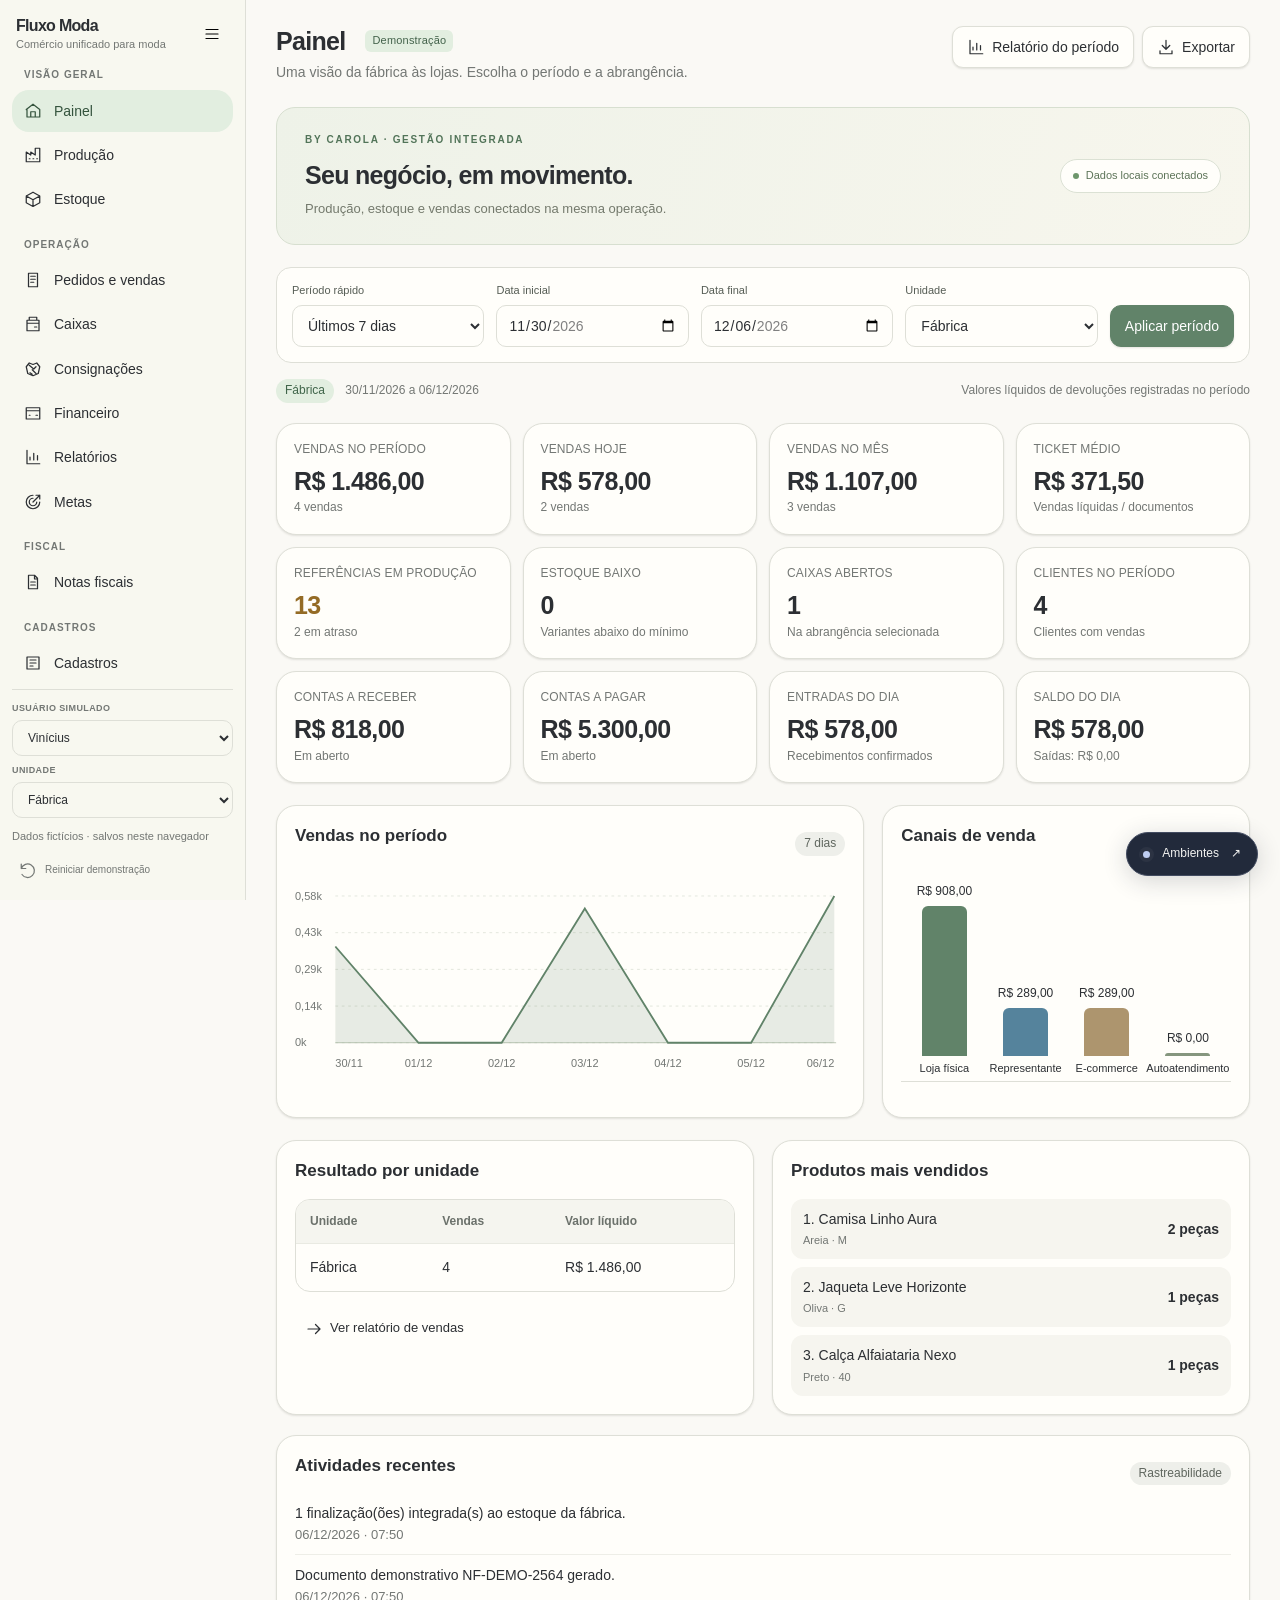
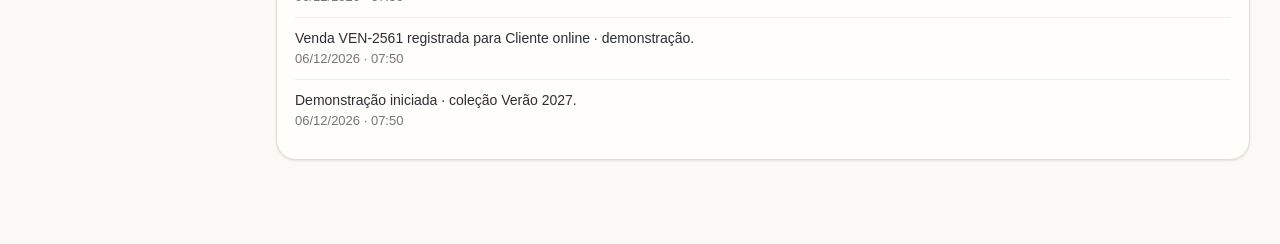
==== index.html @ 4dffef15 "proto" ====
<!doctype html>
<html lang="pt-BR">
<head>
  <meta charset="UTF-8"><meta name="viewport" content="width=device-width, initial-scale=1">
  <title>Fluxo Moda · By Carola</title>
  <meta name="description" content="Protótipo interativo de gestão da By Carola: produção, estoque, vendas, consignações e financeiro.">
  <link rel="icon" type="image/svg+xml" href="data:image/svg+xml,%3Csvg xmlns='http://www.w3.org/2000/svg' viewBox='0 0 32 32'%3E%3Crect width='32' height='32' rx='8' fill='%23618369'/%3E%3Cpath d='M10 24V8h13v4h-9v3h7v4h-7v5z' fill='white'/%3E%3C/svg%3E">
  <link rel="stylesheet" href="styles.css">
  <link rel="stylesheet" href="workspace.css">
  <link rel="stylesheet" href="commerce.css">
</head>
<body>
  <a class="skip" href="#main">Pular para o conteúdo</a>
  <aside id="sidebar" class="sidebar" aria-label="Menu principal"></aside>
  <button id="veil" class="veil" aria-label="Fechar menu"></button>
  <main id="main" tabindex="-1"></main>
  <dialog id="dialog" aria-labelledby="dialog-title"><div id="dialog-content"></div></dialog>
  <div id="toasts" role="status" aria-live="polite"></div>
  <div id="print-area"></div>
  <noscript>Ative o JavaScript para utilizar este protótipo.</noscript>
  <script src="core.js"></script>
  <script src="integration-core.js"></script>
  <script src="extensions.js"></script>
  <script src="workspace-ui.js"></script>
  <script src="commerce-ui.js"></script>
  <script src="app.js"></script>
</body>
</html>
---- styles.css ----
:root{color-scheme:light;--bg:#faf9f5;--sidebar:#f8f8f0;--card:#fffefa;--text:#2c2f33;--muted:#737774;--line:#dedfd7;--green:#618369;--green-dark:#43624b;--soft:#e2eee0;--red:#a44f4f;--red-soft:#f6e9e6;--amber:#946b25;--amber-soft:#f5ecd8;--blue:#507c92;--blue-soft:#e5eef1;--radius:20px;--shadow:0 1px 2px #30342b1f;--nav:256px;font-family:-apple-system,BlinkMacSystemFont,"Segoe UI",Roboto,"Helvetica Neue",Arial,sans-serif;font-size:16px}
*{box-sizing:border-box}body{margin:0;background:var(--bg);color:var(--text);line-height:1.45}button,input,select,textarea{font:inherit}button,a,input,select,textarea{outline-offset:4px}button:focus-visible,a:focus-visible,input:focus-visible,select:focus-visible,textarea:focus-visible{outline:2px solid var(--green-dark)}button{cursor:pointer}button:disabled{opacity:.45;cursor:not-allowed}button,a{-webkit-tap-highlight-color:transparent}a{color:inherit;text-decoration:none}h1,h2,h3,p{margin:0}h1{font-size:25px;letter-spacing:-.45px;line-height:1.2}h2{font-size:17px}h3{font-size:16px}small,.small{font-size:13px}.muted{color:var(--muted)}.money{font-variant-numeric:tabular-nums;white-space:nowrap}.nowrap{white-space:nowrap}.mt{margin-top:20px}.mb{margin-bottom:16px}.space{display:flex;justify-content:space-between;align-items:center;gap:12px}.row{display:flex;align-items:center;gap:10px;flex-wrap:wrap}.end{justify-content:flex-end}.grow{flex:1}.stack{display:grid;gap:14px}.green{color:var(--green-dark)}.red{color:var(--red)}.amber{color:var(--amber)}
.sidebar{position:fixed;inset:0 auto 0 0;width:var(--nav);background:var(--sidebar);border-right:1px solid var(--line);padding:14px 12px;display:flex;flex-direction:column;z-index:20}.brand{padding:0 4px 15px}.brand b{font-size:16px}.brand p{font-size:12px;color:var(--muted)}.icon{width:18px;height:18px;display:inline-block;vertical-align:middle;fill:none;stroke:currentColor;stroke-width:1.65;stroke-linecap:round;stroke-linejoin:round;flex:none}.icon-btn{border:0;background:transparent;padding:8px;border-radius:9px;display:inline-flex;align-items:center;justify-content:center}.icon-btn:hover{background:var(--soft)}nav{flex:1;overflow:auto;scrollbar-width:thin}nav .group{margin-top:17px}nav .group:first-child{margin-top:0}.nav-label{color:var(--muted);font-size:11px;font-weight:700;text-transform:uppercase;letter-spacing:.5px;padding:0 12px 5px}nav a{display:flex;align-items:center;gap:12px;min-height:44px;padding:11px 12px;border-radius:17px;font-size:14px;margin:2px 0}nav a:hover{background:#eeefe8}nav a.active{background:var(--soft);color:#34533d}.session{border-top:1px solid var(--line);margin-top:12px;padding-top:12px}.session label{display:block;font-size:11px;letter-spacing:.4px;font-weight:700;text-transform:uppercase;color:var(--muted);margin-bottom:5px}.session select{width:100%;font-size:14px;margin-bottom:8px;background:transparent}.session .note{font-size:11px;margin:3px 0 9px}.reset{font-size:12px;color:var(--muted);padding:7px;background:none;border:0;text-align:left;display:flex;align-items:center;gap:8px}.sidebar.collapsed{width:72px}.sidebar.collapsed .brand-copy,.sidebar.collapsed .nav-label,.sidebar.collapsed .nav-text,.sidebar.collapsed .session{display:none}.sidebar.collapsed .brand{padding:0 0 15px}.sidebar.collapsed nav a{justify-content:center;padding:12px}.sidebar.collapsed~main{margin-left:72px}.sidebar.collapsed .brand .space{justify-content:center}
main{margin-left:var(--nav);padding:24px 28px 44px;min-height:100vh}.page-head{display:flex;justify-content:space-between;gap:20px;align-items:flex-start;margin-bottom:25px}.page-head p{margin-top:6px;font-size:14px;color:var(--muted)}.page-head .head-actions{display:flex;gap:8px;flex-wrap:wrap;justify-content:flex-end}.demo-tag{font-size:11px;color:var(--green-dark);background:var(--soft);border-radius:6px;padding:3px 7px;display:inline-block;margin-left:10px;vertical-align:middle;letter-spacing:.2px}.mobile-menu{display:none}.btn{display:inline-flex;align-items:center;justify-content:center;gap:7px;border:1px solid var(--line);background:var(--card);color:var(--text);padding:10px 14px;border-radius:11px;min-height:42px;font-size:14px;box-shadow:var(--shadow)}.btn:hover{background:#f1f2eb;border-color:#b9c1b5}.btn.primary{background:var(--green);color:#fff;border-color:var(--green)}.btn.primary:hover{background:var(--green-dark)}.btn.danger{color:var(--red);background:var(--red-soft);border-color:#e7ccca}.btn.sm{padding:7px 10px;min-height:34px;font-size:13px}.btn.plain{border:0;box-shadow:none;background:transparent}.btn.full{width:100%}.card{border:1px solid var(--line);background:var(--card);border-radius:var(--radius);padding:18px;box-shadow:var(--shadow)}.card h2{margin-bottom:15px}.stats{display:grid;grid-template-columns:repeat(4,minmax(0,1fr));gap:12px;margin-bottom:22px}.stat{display:block;border:1px solid var(--line);border-radius:var(--radius);background:var(--card);padding:17px;box-shadow:var(--shadow);text-align:left}.stat-label{font-size:12px;color:var(--muted);text-transform:uppercase;letter-spacing:.15px}.stat-value{font-size:25px;line-height:1.3;font-weight:700;margin:7px 0 2px;letter-spacing:-.55px}.stat-meta{font-size:12px;color:var(--muted)}a.stat:hover{border-color:var(--green)}.grid2{display:grid;grid-template-columns:1fr 1fr;gap:18px}.chart-grid{display:grid;grid-template-columns:1.6fr 1fr;gap:18px;margin-bottom:22px}.chart{width:100%;height:230px}.chart text{font-family:inherit;font-size:12px;fill:var(--muted)}.bars{display:flex;align-items:flex-end;gap:25px;height:218px;padding:12px 15px 25px;border-bottom:1px solid var(--line)}.bar-col{flex:1;height:100%;display:flex;align-items:center;justify-content:flex-end;flex-direction:column;position:relative;gap:6px}.bar-col i{display:block;width:80%;border-radius:6px 6px 0 0;background:var(--green);min-height:3px}.bar-col span{font-size:11px;position:absolute;bottom:-21px;white-space:nowrap}.bar-col b{font-size:12px;font-weight:500}.alert-row{display:flex;align-items:center;justify-content:space-between;gap:12px;background:#f6f5ef;padding:10px 12px;border-radius:12px;margin-top:8px;font-size:14px}.badge{display:inline-flex;align-items:center;white-space:nowrap;border-radius:20px;font-size:12px;padding:3px 9px;background:#eeefea;color:#5f665e}.badge.green{color:#40654a;background:var(--soft)}.badge.red{color:var(--red);background:var(--red-soft)}.badge.amber{color:var(--amber);background:var(--amber-soft)}.badge.blue{color:var(--blue);background:var(--blue-soft)}.activity{border-bottom:1px solid #eeeee7;padding:10px 0;font-size:14px}.activity:last-child{border:0}.activity small{display:block;color:var(--muted);margin-top:2px}.tabs{display:flex;gap:4px;flex-wrap:wrap;background:#f0f0e9;padding:4px;border-radius:13px;width:fit-content;margin-bottom:20px}.tab{background:none;border:none;padding:7px 12px;border-radius:10px;font-size:14px;color:#656a64}.tab.active{background:var(--card);color:var(--text);box-shadow:var(--shadow)}.filters{display:flex;gap:12px;flex-wrap:wrap;align-items:end;margin-bottom:18px}.filters label{min-width:140px;flex:1}.filters label.search{flex:2;min-width:220px}.filters label.narrow{flex:0 1 140px}.field-label,label.field>span,.filters label>span{display:block;font-size:13px;font-weight:500;margin-bottom:6px;color:#565d55}input,select,textarea{width:100%;border:1px solid var(--line);border-radius:10px;min-height:42px;background:#fffefa;padding:9px 11px;color:var(--text);font-size:14px}input[type=checkbox]{width:18px;min-height:18px;height:18px;accent-color:var(--green);vertical-align:middle}input[type=file]{padding:7px}textarea{min-height:76px;resize:vertical}.form-grid{display:grid;grid-template-columns:1fr 1fr;gap:16px}.form-grid .wide{grid-column:1/-1}.check-label{display:flex;align-items:center;gap:8px;font-size:14px}.notice{padding:13px 16px;border-radius:12px;background:var(--blue-soft);color:#456779;font-size:14px;margin-bottom:18px}.notice.amber{background:var(--amber-soft);color:#7f652f}.notice.green{background:var(--soft);color:var(--green-dark)}.notice strong{font-weight:600}.empty{padding:32px 18px;text-align:center;color:var(--muted);font-size:14px;border:1px dashed var(--line);border-radius:14px}.empty .icon{width:30px;height:30px;margin-bottom:10px}.table-wrap{overflow:auto;border:1px solid var(--line);border-radius:15px;background:var(--card)}table{width:100%;border-collapse:collapse;font-size:14px;text-align:left}th{font-size:12px;color:#6b716b;font-weight:600;background:#f5f5ef;white-space:nowrap;padding:13px 14px}td{padding:13px 14px;border-top:1px solid #e9eae2;vertical-align:middle}td small{display:block;margin-top:3px;color:var(--muted)}td.num,th.num{text-align:right}td .row{flex-wrap:nowrap}tr:hover td{background:#fafaf5}.table-footer{padding:12px 14px;color:var(--muted);font-size:13px;border-top:1px solid var(--line)}.product-grid{display:grid;grid-template-columns:repeat(2,minmax(0,1fr));gap:16px}.product-card .product-name{font-size:17px;font-weight:600}.product-card .sub{font-size:13px;color:var(--muted);margin-top:4px}.metrics{display:grid;grid-template-columns:repeat(4,1fr);gap:12px;margin:18px 0}.metrics dt{font-size:12px;color:var(--muted)}.metrics dd{margin:4px 0 0;font-size:16px;font-weight:600}.mini{font-size:13px}.kanban{display:flex;gap:13px;overflow-x:auto;padding:0 1px 18px}.lane{flex:0 0 267px;min-width:0}.lane-title{font-size:12px;text-transform:uppercase;color:#646b62;font-weight:600;margin:0 3px 10px}.lane .card{padding:15px;margin-bottom:12px}.op-name{font-size:16px;font-weight:500}.op-id{font-size:12px;color:var(--muted);margin:4px 0 8px}.op-meta{display:grid;grid-template-columns:1fr 1fr;gap:7px;font-size:12px;color:var(--muted);margin:9px 0}.progress{height:6px;background:#e1e6dd;overflow:hidden;border-radius:10px}.progress i{display:block;height:100%;background:var(--green)}.timeline{margin:16px 0;padding:0 0 0 19px;border-left:2px solid #d4e2d1;display:grid;gap:18px}.timeline li{list-style:none;position:relative;font-size:14px}.timeline li:before{content:'';position:absolute;left:-25px;top:6px;width:9px;height:9px;border-radius:50%;background:var(--green);border:1px solid white}.timeline small{display:block;color:var(--muted);margin-top:3px}.order-card{display:flex;align-items:center;justify-content:space-between;gap:15px;margin-bottom:12px}.order-card h3{margin-bottom:5px}.order-card .actions{display:flex;gap:7px;justify-content:flex-end;margin-top:11px;flex-wrap:wrap}.order-card .right{text-align:right}.order-card .total{font-size:21px;font-weight:600;margin-top:8px}.pos{display:grid;grid-template-columns:1fr 350px;gap:20px}.pos-products{display:grid;grid-template-columns:repeat(2,minmax(0,1fr));gap:12px}.pos-product{text-align:left;padding:18px;border-radius:18px;border:1px solid var(--line);background:var(--card);color:var(--text);box-shadow:var(--shadow)}.pos-product:hover{border-color:var(--green);background:#f1f6ec}.pos-product strong{display:block;font-size:16px}.pos-product small{display:block;color:var(--muted);margin-top:5px}.pos-product .price{font-size:20px;font-weight:600;margin-top:17px}.cart{position:sticky;top:20px;align-self:start}.cart-line{border-bottom:1px solid var(--line);padding:12px 0;font-size:14px}.cart-line .qty{width:68px;min-height:34px;padding:5px}.totals{display:grid;grid-template-columns:1fr auto;gap:8px;font-size:14px}.totals dt{color:var(--muted)}.totals dd{margin:0;text-align:right}.totals .total{font-size:21px;font-weight:700;color:var(--text);border-top:1px solid var(--line);padding-top:12px}.perm-table input{margin:0 auto;display:block}.perm-table td:not(:first-child),.perm-table th:not(:first-child){text-align:center}.user-card{padding:16px}.avatar{width:39px;height:39px;display:flex;justify-content:center;align-items:center;border-radius:50%;background:var(--soft);color:var(--green-dark);font-size:13px;font-weight:700}.user-card .body{flex:1}.user-card .body p{font-size:13px;color:var(--muted)}.target-big{font-size:32px;font-weight:700;color:var(--green-dark);margin:10px 0}.target-equation{background:#f3f5ed;border-radius:14px;padding:18px;font-size:15px}.cash-values{display:grid;grid-template-columns:1fr 1fr;gap:13px;margin:16px 0}.cash-values span{font-size:12px;color:var(--muted);display:block}.cash-values strong{font-size:17px}.clock{font-size:52px;letter-spacing:-2px;font-weight:600;margin:16px 0}.barcode{font-family:monospace;font-size:22px;letter-spacing:1px;border-bottom:15px repeating-linear-gradient(90deg,#000 0 2px,#fff 2px 4px)}dialog{width:min(780px,calc(100vw - 32px));max-height:90vh;padding:0;border:1px solid var(--line);border-radius:20px;color:var(--text);background:var(--card);box-shadow:0 20px 80px #27332730}dialog::backdrop{background:#202c266b;backdrop-filter:blur(2px)}.dialog-head{display:flex;align-items:center;justify-content:space-between;padding:20px 24px;border-bottom:1px solid var(--line);position:sticky;top:0;background:var(--card);z-index:2}.dialog-head h2{font-size:20px}.dialog-body{padding:22px 24px}.dialog-footer{display:flex;gap:8px;justify-content:flex-end;flex-wrap:wrap;padding-top:22px}.form-error{font-size:14px;color:var(--red);margin:12px 0;display:none}.form-error:empty{display:none}.form-error:not(:empty){display:block}.detail-grid{display:grid;grid-template-columns:repeat(3,1fr);gap:15px;margin-bottom:20px}.detail-grid span{font-size:12px;color:var(--muted);display:block}.detail-grid strong{font-size:15px}.tag-list{display:flex;gap:7px;flex-wrap:wrap}.file-preview{max-width:100%;max-height:180px;border-radius:12px}.access-denied{max-width:520px;margin:15vh auto;text-align:center}.access-denied h1{margin-bottom:12px}#toasts{position:fixed;right:24px;bottom:22px;z-index:100;max-width:min(380px,calc(100vw - 40px))}.toast{background:var(--green-dark);color:#fff;padding:13px 18px;border-radius:13px;margin-top:8px;box-shadow:0 4px 20px #0002;font-size:14px}.toast.error{background:var(--red)}.skip{position:fixed;top:-100px;background:white;padding:12px;z-index:999}.skip:focus{top:5px}.veil{display:none}#print-area{display:none}.help-grid{display:grid;grid-template-columns:1fr 1fr;gap:16px}.help-grid p{font-size:14px;margin-top:8px;color:var(--muted)}
@media(min-width:1700px){main{max-width:1750px}}@media(max-width:1150px){.stats{grid-template-columns:repeat(3,minmax(0,1fr))}.pos{grid-template-columns:1fr 310px}.product-grid{grid-template-columns:1fr}.chart-grid{grid-template-columns:1.3fr 1fr}.metrics{grid-template-columns:repeat(4,1fr)}}@media(max-width:900px){.sidebar{transform:translateX(-100%);transition:transform .2s}.sidebar.open{transform:translateX(0)}.sidebar.collapsed{width:var(--nav)}main,.sidebar.collapsed~main{margin-left:0;padding:20px}.mobile-menu{display:inline-flex;margin-right:8px}.sidebar.open~.veil{display:block;position:fixed;inset:0;background:#1d32285e;z-index:19;border:0}.chart-grid,.grid2{grid-template-columns:1fr 1fr}.pos{grid-template-columns:1fr 320px}.page-head h1{font-size:23px}}@media(max-width:650px){main{padding:18px 14px 35px}.stats{grid-template-columns:repeat(2,minmax(0,1fr));gap:9px}.stat{padding:13px}.stat-value{font-size:22px}.stat-label{font-size:11px}.page-head{flex-wrap:wrap;gap:14px;margin-bottom:20px}.page-head .head-actions{justify-content:flex-start;width:100%}.chart-grid,.grid2,.pos,.form-grid,.help-grid{grid-template-columns:1fr}.product-grid{grid-template-columns:1fr}.metrics{grid-template-columns:1fr 1fr}.form-grid .wide{grid-column:auto}.detail-grid{grid-template-columns:1fr 1fr}.order-card{align-items:flex-start;flex-direction:column}.order-card .right{text-align:left;width:100%}.order-card .actions{justify-content:flex-start}.card{padding:15px}.cart{position:static}.pos-products{grid-template-columns:1fr 1fr}.dialog-head,.dialog-body{padding:18px}.filters label{min-width:130px}.filters label.search{min-width:100%;}.chart{height:200px}.demo-tag{margin-left:7px}.target-big{font-size:28px}}
@media print{body>*{display:none!important}#print-area{display:block!important;color:#111;background:#fff;font-family:Arial,sans-serif;padding:10mm}#print-area h1{font-size:23px}#print-area p{margin:8px 0;font-size:12px}#print-area table{font-size:11px;margin-top:16px}#print-area th,#print-area td{padding:8px;border:1px solid #ddd}#print-area .print-meta{display:flex;justify-content:space-between;margin-bottom:24px}#print-area .labels{display:grid;grid-template-columns:repeat(3,1fr);gap:12px}#print-area .label{border:1px dashed #aaa;padding:12px;break-inside:avoid}#print-area svg{width:100%;height:40px}#print-area .signature{margin-top:60px;border-top:1px solid #555;width:45%;padding-top:8px;font-size:12px}@page{size:A4;margin:12mm}}
---- workspace.css ----
/* Continuidade visual do Fluxo Moda e componentes integrados. */
:root{--nav:246px}body{font-size:14px}main{padding:26px 30px 84px;max-width:1920px}.brand-copy b{letter-spacing:-.7px}.page-head h1{letter-spacing:-.7px}.eyebrow{font-size:10px;letter-spacing:1.7px;font-weight:700;color:#527459;display:block;margin-bottom:9px}.workspace-intro{display:flex;align-items:center;justify-content:space-between;gap:20px;border:1px solid #d7dfd0;border-radius:19px;padding:25px 28px;background:linear-gradient(110deg,#eef2e8,#f7f6ed);margin-bottom:22px}.workspace-intro h2{font-size:25px;font-weight:600;letter-spacing:-.7px;margin-bottom:7px}.workspace-intro p{color:#73796c;font-size:13px}.connection-tag{display:flex;align-items:center;gap:7px;background:#fffefa;border:1px solid #dbe1d4;border-radius:30px;padding:8px 12px;color:#5d7458;font-size:11px;white-space:nowrap}.connection-tag i{width:6px;height:6px;border-radius:100%;background:#6d966b}.period-controls{background:#fffefa;border:1px solid var(--line);border-radius:15px;padding:15px;margin-bottom:15px}.period-controls label{min-width:135px}.period-controls label>span{font-size:11px}.period-caption{display:flex;align-items:center;justify-content:space-between;gap:12px;font-size:12px;color:var(--muted);margin:16px 0 20px}.period-caption .badge{margin-right:8px}.block{display:block;font-size:11px;margin-top:4px}.stock-context{display:flex;justify-content:space-between;align-items:center;gap:18px;padding:15px;border:1px solid #dbe4d5;background:#f0f4e9;border-radius:13px;margin:0 0 20px;font-size:12px;color:#63705d}.stock-context .badge{font-size:9px;margin-right:8px}.formula-block{display:flex;align-items:center;gap:16px;border-radius:14px;background:#f2f4ec;padding:20px;margin-top:20px}.formula-block div{flex:1;display:grid;gap:8px}.formula-block span:not(.formula-plus){font-size:11px;color:var(--muted)}.formula-block b{font-size:21px;letter-spacing:-.5px}.formula-block small{font-size:11px;color:#62705d}.formula-plus{font-size:28px;font-weight:300;color:#89997e}.target-levels{display:grid;gap:22px;font-size:12px}.form-section{font-size:13px;border-bottom:1px solid var(--line);padding-bottom:12px;margin-bottom:18px}.hr-data{display:grid;gap:6px;background:#f5f5ee;border-radius:10px;padding:12px;font-size:12px;color:#6c7466;margin-top:15px}.birthday-card{display:flex;align-items:center;gap:35px;background:#f1f3e9}.birthday-card h2{text-transform:capitalize;margin-bottom:0}.birthday-people{display:flex;gap:18px;flex-wrap:wrap;font-size:13px}.production-host{margin:-26px -30px -84px;height:calc(100dvh - 1px);min-height:650px}.production-host iframe{width:100%;height:100%;border:0;background:var(--bg);display:block}.environment-launcher{position:fixed;right:22px;bottom:24px;z-index:50}.environment-trigger{display:flex;align-items:center;gap:12px;border:1px solid #424b60;background:#222a3b;color:#f3f3f1;padding:12px 16px;border-radius:32px;font-size:12px;box-shadow:0 5px 24px #20263630;min-height:44px}.environment-trigger:hover{background:#323b50}.environment-dot{width:7px;height:7px;border-radius:100%;background:#bfcef2;box-shadow:0 0 0 4px #ffffff0b}.environment-menu{width:300px;margin-bottom:12px;border:1px solid #434b60;background:#262e40;color:white;border-radius:17px;padding:16px;box-shadow:0 12px 40px #17203233}.environment-menu>small{font-size:9px;letter-spacing:1.3px;color:#adb9d2;margin-left:5px}.environment-menu button{display:flex;align-items:center;gap:12px;text-align:left;width:100%;border:0;background:#ffffff08;border-radius:12px;color:inherit;margin-top:12px;padding:13px 12px}.environment-menu button:hover{background:#ffffff16}.environment-menu button>span{font-size:25px;color:#c0cef0}.environment-menu button>div{flex:1}.environment-menu b{display:block;font-size:13px;margin-bottom:4px}.environment-menu small{display:block;font-size:10px;color:#b4bfd2}.environment-menu p{font-size:10px;color:#a4b2ce;margin:14px 5px 2px}.environment-launcher:empty{display:none}#toasts{bottom:84px;z-index:150}dialog{max-height:94dvh}.stats .stat-value{font-size:25px}.sidebar nav a{min-height:40px}.sidebar .nav-label{font-size:10px;letter-spacing:1px}.sidebar .brand p{font-size:11px}.sidebar .session{padding-top:12px}.sidebar .session select{min-height:34px;font-size:12px}.sidebar .session label{font-size:9px}.sidebar .reset{font-size:10px}
@media(max-width:1100px){main{padding:22px 22px 80px}.production-host{margin:-22px -22px -80px}.period-controls{gap:10px}.period-controls label{min-width:130px}.workspace-intro{padding:22px}.connection-tag{display:none}.stats .stat-value{font-size:23px}}
@media(max-width:680px){main{padding:18px 14px 78px}.production-host{margin:-18px -14px -78px;min-height:100dvh}.workspace-intro{padding:21px}.workspace-intro h2{font-size:22px}.period-caption{align-items:flex-start;flex-direction:column;gap:8px;font-size:11px}.period-controls label{min-width:calc(50% - 12px)}.period-controls button{width:100%}.stock-context{align-items:flex-start;flex-direction:column;gap:13px}.formula-block{gap:10px;padding:15px}.formula-block b{font-size:18px}.birthday-card{flex-direction:column;align-items:flex-start;gap:20px}.environment-launcher{right:14px;bottom:15px}.environment-menu{width:min(300px,calc(100vw - 28px))}.environment-trigger{padding:11px 15px}.stats .stat-value{font-size:22px}}
@media print{.environment-launcher{display:none!important}}
---- commerce.css ----
/* A gestão mantém a identidade original. PDV e loja são ambientes distintos. */
.form-section{margin-top:24px;padding-top:20px;border-top:1px solid var(--line)}.form-section h3{margin-bottom:7px}.form-section>.form-grid{margin-top:13px}.store-symbol{width:49px;height:49px;border-radius:15px;background:#e5ece2;color:#5e7858;display:grid;place-items:center;margin:20px 0 15px}.store-symbol .icon{width:25px;height:25px}.store-card h2{font-size:20px}.store-card>p{margin-top:6px}.store-access{display:grid;grid-template-columns:1fr 1fr;gap:13px;border-top:1px solid var(--line);border-bottom:1px solid var(--line);padding:16px 0;margin:19px 0}.store-access span,.store-access strong,.store-access small{display:block;font-size:11px}.store-access span,.store-access small{color:var(--muted)}.store-access strong{margin:4px 0;font-size:12px}.status-guide{display:grid;grid-template-columns:repeat(4,1fr);gap:1px;background:var(--line);border:1px solid var(--line);border-radius:13px;overflow:hidden;margin-bottom:20px}.status-guide>span{padding:12px 16px;background:#f4f5ed;font-size:11px;color:var(--muted)}.status-guide b{display:block;color:var(--text);font-size:12px;margin-bottom:3px}.consign-summary{display:flex;gap:27px;margin:22px 0;flex-wrap:wrap;color:var(--muted);font-size:12px}.consign-summary b{font-size:22px;display:block;color:var(--text);font-weight:600}.rom-add-row{display:grid;grid-template-columns:minmax(0,1fr) 95px 35px;gap:8px;margin:9px 0}.commerce-environment #sidebar,.commerce-environment #veil{display:none!important}.commerce-environment #main{margin-left:0;max-width:none;width:100%;padding:0 32px 40px;min-height:100vh}.commerce-environment .env-bar{margin:0 -32px;padding:11px 32px;display:flex;align-items:center;gap:20px;font-size:11px;min-height:48px}.env-back{font-size:11px;text-decoration:none;white-space:nowrap}.env-location{letter-spacing:1.8px;font-size:10px;font-weight:600}.env-bar .btn{font-size:11px;min-height:29px;background:#ffffff13;border-color:#ffffff36;color:inherit;box-shadow:none}.env-bar.retail{background:#172e42;color:#eef2f5}.env-bar.shop{background:#313e32;color:#f1f0e6}.commerce-head{padding:28px 0 23px}.commerce-head h1{font-size:28px;letter-spacing:-.7px;margin:5px 0}.commerce-head>div>p:last-child{color:#667887;font-size:12px}.commerce-kicker{font-size:10px;letter-spacing:1.6px;font-weight:600;margin:0 0 9px}.environment-retail{--green:#315e7a;--green-dark:#21445d;--soft:#e4edf3;--bg:#f2f5f7;--card:#fff;--sidebar:#eef2f5;--text:#243342;--line:#dce3e8;--muted:#73818c;background:#f2f5f7}.retail-nav{display:flex;align-items:center;gap:6px;border-bottom:1px solid #dbe3e8;padding-bottom:16px;margin-bottom:22px;flex-wrap:wrap}.retail-nav .btn{border:0;background:transparent;box-shadow:none;color:#6f7d87;border-radius:8px}.retail-nav .btn.active{background:#dce7ef;color:#24485f;font-weight:600}.retail-session{font-size:11px;display:flex;gap:7px;align-items:center}.retail-layout{display:grid;grid-template-columns:minmax(0,1fr) 355px;gap:24px;align-items:start}.retail-layout .filters{align-items:end;margin-bottom:18px}.retail-layout .filters>.grow{flex:1}.retail-products{display:grid;grid-template-columns:repeat(3,minmax(0,1fr));gap:14px}.retail-product{background:#fff;border:1px solid #dce3e8;border-radius:15px;overflow:hidden;text-align:left;padding:0;transition:transform .15s,box-shadow .15s}.retail-product:hover{transform:translateY(-2px);box-shadow:0 6px 18px #25425712;border-color:#9ab2c1}.retail-product:disabled{opacity:.5;cursor:not-allowed}.retail-product>div:last-child{padding:14px}.retail-product strong,.retail-product small{display:block}.retail-product strong{font-size:13px;margin:4px 0}.retail-product small{font-size:10px;color:#7d8890}.retail-product .space{margin-top:16px;gap:5px}.retail-product .space>b{font-size:14px;color:#315e7a}.retail-product .space>span{font-size:9px;color:#7e8d98}.fashion-art{background:linear-gradient(145deg,#eeefe9,#e3e6df);position:relative;display:flex;align-items:center;justify-content:center;height:145px;overflow:hidden;color:#7e8375}.fashion-art:before{content:"";position:absolute;inset:15% 25%;border-radius:50%;background:#ffffff28;filter:blur(7px)}.fashion-art svg{width:91px;height:117px;position:relative;fill:var(--garment,#b4aaa0);stroke:#373f4033;stroke-width:.9;filter:drop-shadow(3px 6px 3px #333a3110)}.fashion-art>span{position:absolute;left:13px;bottom:9px;font-size:7px;text-transform:uppercase;letter-spacing:1.3px;color:#777c706b}.fashion-art.large{height:300px}.fashion-art.large svg{width:170px;height:220px}.retail-cart{position:sticky;top:20px;padding:19px}.retail-cart h2{font-size:17px}.retail-cart .field>span{font-size:11px}.retail-cart .form-grid{gap:10px}.retail-cart .stack{gap:12px}.retail-cart .empty{padding:25px 10px}.commerce-cart-line{padding:17px 0;border-bottom:1px solid var(--line)}.commerce-cart-line>div{display:flex;align-items:center;gap:12px}.commerce-cart-line .fashion-art{width:53px;height:64px;border-radius:8px;flex-shrink:0}.commerce-cart-line .fashion-art svg{width:40px;height:51px}.commerce-cart-line .fashion-art>span{display:none}.commerce-cart-line>div>div:nth-child(2){flex:1}.commerce-cart-line strong,.commerce-cart-line small,.commerce-cart-line b{display:block}.commerce-cart-line strong{font-size:12px;line-height:1.35}.commerce-cart-line small{font-size:10px;color:var(--muted);margin:3px 0 5px}.commerce-cart-line b{font-size:12px;font-weight:500}.commerce-cart-line>label{display:flex;align-items:center;justify-content:space-between;font-size:10px;color:var(--muted);margin-top:10px}.commerce-cart-line input{width:72px;min-height:31px;height:31px;padding:4px 7px;text-align:center;font-size:11px}.retail-totals{display:grid;grid-template-columns:1fr auto;gap:8px;font-size:12px;padding-top:13px;border-top:1px solid var(--line)}.retail-totals strong{font-size:20px;margin:7px 0}.pos-login-layout{display:grid;grid-template-columns:minmax(0,1.2fr) minmax(320px,.8fr);gap:70px;max-width:1050px;margin:25px auto 0;align-items:center}.pos-login-copy{padding:30px 25px;color:#315267}.pos-emblem{display:grid;place-items:center;border:1px solid #a6bccb;width:65px;height:65px;border-radius:20px;font-family:Georgia,serif;font-size:24px;letter-spacing:2px;margin-bottom:25px}.pos-login-copy h2{font-size:38px;max-width:400px;letter-spacing:-1.2px;line-height:1.2;font-weight:500}.pos-login-copy p{font-size:14px;color:#6f818e;max-width:350px;line-height:1.8;margin-top:20px}.login-features{display:grid;gap:14px;margin-top:35px;font-size:11px;color:#7a8b97;letter-spacing:.4px}.pos-login{padding:30px}.pos-login h2{font-size:20px}.demo-credentials{margin-top:25px;background:#f0f5f8;border:1px solid #e0e9ef;border-radius:12px;padding:14px;font-size:11px;color:#647e8f}.demo-credentials strong{font-size:11px;display:block;margin-bottom:9px}.demo-credentials p{margin:5px 0}.demo-credentials code{font-size:11px;background:#e1eaf1;padding:2px 5px;border-radius:4px;color:#33556d}.demo-credentials small{display:block;margin-top:12px;font-size:10px}.environment-shop{--green:#59684d;--green-dark:#3d4b33;--bg:#fbfaf6;--card:#fffefa;--text:#33372c;--line:#e0dfd5;--muted:#87877a;background:#fbfaf6}.environment-shop #main{padding:0 38px 0}.environment-shop .env-bar{margin:0 -38px;padding:9px 38px;min-height:39px}.shop-shell{max-width:1400px;margin:0 auto}.shop-shell>.env-bar{max-width:none}.shop-shell>.commerce-head{display:none}.shop-nav{display:flex;justify-content:space-between;align-items:center;gap:20px;padding:28px 0;border-bottom:1px solid #dddcd1}.shop-wordmark{font-family:Georgia,'Times New Roman',serif;font-size:25px;letter-spacing:4px;line-height:1.1;text-decoration:none;color:#4c5543}.shop-wordmark>span{display:block;font-family:-apple-system,BlinkMacSystemFont,'Segoe UI',sans-serif;letter-spacing:1.8px;font-size:6px;text-align:center;margin-top:8px}.shop-nav>div{display:flex;gap:12px;align-items:center}.shop-nav .btn{font-size:11px;box-shadow:none}.shop-bag{background:transparent;border-color:#9ca78f;border-radius:30px;padding:9px 17px}.shop-hero{display:grid;grid-template-columns:1fr .8fr;gap:60px;min-height:420px;align-items:center;background:#edeee4;padding:50px 70px;margin:28px 0 52px;border-radius:4px;position:relative;overflow:hidden}.shop-hero:after{content:"";width:480px;height:480px;position:absolute;right:-100px;top:-130px;border:1px solid #e0e3d3;border-radius:50%}.shop-hero h1{font-family:Georgia,'Times New Roman',serif;font-size:55px;line-height:1.08;font-weight:400;letter-spacing:-1.5px;color:#505e44;position:relative;z-index:1}.shop-hero .commerce-kicker{color:#7e886b;letter-spacing:2px}.shop-hero>div>p:not(.commerce-kicker){font-size:12px;line-height:1.9;color:#888c78;margin:22px 0}.shop-cta{border-radius:0;background:#647556;color:#fff;border:0;font-size:11px;padding:11px 19px;box-shadow:none;text-decoration:none}.hero-fashion{height:310px;position:relative;z-index:1;display:grid;place-items:center}.hero-fashion svg{height:310px;filter:drop-shadow(10px 12px 8px #5d634210)}.hero-fashion>span{font-size:7px;letter-spacing:2px;color:#90977d;margin-top:6px}.shop-section-head{display:flex;justify-content:space-between;align-items:end;gap:20px;margin-bottom:20px}.shop-section-head h2,.shop-page-heading h1{font-family:Georgia,'Times New Roman',serif;font-weight:400;font-size:32px;color:#4b5641;letter-spacing:-.6px}.shop-section-head .commerce-kicker{font-size:8px;color:#8c927e;letter-spacing:1.7px}.shop-search{display:flex;gap:8px;align-items:center}.shop-search input{width:220px;min-height:35px;font-size:11px;border-radius:2px}.shop-search .btn{min-height:35px;font-size:11px;border-radius:2px}.shop-categories{display:flex;gap:6px;margin:15px 0 24px;flex-wrap:wrap}.shop-categories .btn{background:transparent;border:0;box-shadow:none;font-size:11px;color:#90917f;padding:7px 16px;min-height:30px;border-radius:2px}.shop-categories .btn.active{color:#536248;background:#e9eddf}.shop-products{display:grid;grid-template-columns:repeat(4,minmax(0,1fr));gap:22px}.shop-product{min-width:0}.shop-image{border:0;padding:0;width:100%;position:relative;cursor:pointer;background:#e9eadf;overflow:hidden}.shop-image .fashion-art{transition:transform .3s}.shop-image:hover .fashion-art{transform:scale(1.035)}.shop-product:nth-child(3n+2) .fashion-art{background:linear-gradient(145deg,#f0ece4,#e5e1d5)}.shop-product:nth-child(3n+3) .fashion-art{background:linear-gradient(145deg,#e8e9e1,#dbdfd4)}.shop-stock-label{position:absolute;left:10px;top:10px;background:#fffefaef;padding:5px 8px;font-size:9px;color:#777d6c}.shop-product-info{padding:15px 0 8px}.shop-product-info>span{font-size:9px;color:#a1a18e;letter-spacing:.8px;text-transform:uppercase}.shop-product-info h3{font-size:13px;font-weight:500;margin:6px 0;color:#535b49}.shop-product-info p{font-size:10px;color:#92947f;margin:5px 0}.shop-product-info .space{margin-top:13px}.shop-product-info strong{font-size:13px;font-weight:500;color:#555e49}.shop-product-info .btn{background:transparent;border-color:#dadfd0;box-shadow:none;border-radius:2px;font-size:10px;min-height:28px;padding:5px 8px}.shop-product-info .btn .icon{width:12px;height:12px}.shop-footer{margin-top:70px;border-top:1px solid #e1e2d8;text-align:center;padding:35px 10px;color:#959b87}.shop-footer>b{font-family:Georgia,serif;font-size:20px;letter-spacing:3px;color:#6f7c5e;font-weight:400}.shop-footer p{font-size:11px;margin:10px 0 16px}.shop-footer>span{font-size:9px;color:#adae9f}.shop-page-heading{margin:37px 0 30px}.shop-page-heading .commerce-kicker{color:#8a937a;font-size:9px}.shop-page-heading p:last-child{font-size:12px;color:#929780;margin-top:11px}.shop-checkout-layout{display:grid;grid-template-columns:minmax(0,1fr) 335px;gap:27px;align-items:start}.shop-checkout-layout>.card{padding:27px}.shop-summary h2,.shop-checkout-layout form h2{font-size:18px;font-weight:500}.shop-summary dl{display:grid;grid-template-columns:1fr auto;gap:15px;font-size:12px;padding:15px 0;margin:10px 0 25px}.shop-summary dt{color:#8e947e}.shop-summary dd{margin:0;font-weight:500}.shop-summary .total{font-size:19px;color:#58694a;padding-top:15px;border-top:1px solid #ddd}.shop-summary>.btn{margin-top:10px}.shop-checkout-layout .field>span{font-size:11px}.shop-checkout-layout input,.shop-checkout-layout select{border-radius:4px}.shop-checkout-layout .commerce-cart-line{padding:18px 0}.shop-checkout-layout .commerce-cart-line .fashion-art{width:75px;height:90px}.shop-checkout-layout .commerce-cart-line .fashion-art svg{width:57px;height:75px}.shop-track-search{display:flex;align-items:end;gap:13px;max-width:550px;margin-bottom:25px}.shop-track-search .field{flex:1}.shop-order{padding:28px}.shop-order>div:first-child p{font-size:11px;color:#919681;margin-top:5px}.delivery-timeline{list-style:none;padding:25px 0;margin:15px 0 25px;display:flex;gap:0}.delivery-timeline li{position:relative;flex:1;display:flex;gap:10px;align-items:center;color:#afb5a4}.delivery-timeline li:after{content:"";height:1px;background:#e0e4d7;position:absolute;left:40px;right:12px;top:18px;z-index:0}.delivery-timeline li:last-child:after{display:none}.delivery-timeline li>span{width:37px;height:37px;background:#edf0e6;border:1px solid #e0e5d6;border-radius:50%;display:grid;place-items:center;font-size:11px;flex-shrink:0;position:relative;z-index:1}.delivery-timeline li>div{position:relative;z-index:1;background:var(--card);padding-right:10px}.delivery-timeline b,.delivery-timeline small{display:block;font-size:11px;font-weight:500}.delivery-timeline small{font-size:9px;margin-top:4px;font-weight:400}.delivery-timeline li.done{color:#647e4e}.delivery-timeline li.done>span{background:#dce8d2;border-color:#cedebe}.order-history{font-size:11px;color:#879078;margin:15px 0 25px}.order-history summary{cursor:pointer}.order-history p{margin:9px 0}.order-history small{margin-left:10px;color:#a6ad9b}.shop-order-list{display:grid;gap:10px}.shop-order-list>button{display:flex;align-items:center;justify-content:space-between;gap:20px;padding:18px 21px;border:1px solid #e1e4d8;background:#fffefa;border-radius:9px;text-align:left;color:#68755c;font-size:11px}.shop-order-list b,.shop-order-list small{display:block}.shop-order-list small{font-size:10px;font-weight:400;color:#9ca28e;margin-top:5px}.shop-order-list>button:hover{background:#f1f4e9}.shop-detail{display:grid;grid-template-columns:1fr 1fr;gap:25px;align-items:center}.shop-detail>.fashion-art{border-radius:10px}.shop-detail .commerce-kicker{font-size:8px;color:#90977f}.shop-detail p:not(.commerce-kicker){font-size:12px;color:#8b957b;margin-top:12px}.shop-detail .shop-detail-price{font-size:23px!important;color:#60734d!important}.environment-shop .form-error,.environment-retail .form-error{margin:0}.env-bar .grow,.retail-nav .grow{flex:1}.commerce-environment .page-head{margin-top:25px}
@media(min-width:1550px){.retail-products{grid-template-columns:repeat(4,minmax(0,1fr))}.retail-layout{grid-template-columns:minmax(0,1fr) 380px}.shop-hero{min-height:470px}.shop-hero h1{font-size:64px}}
@media(max-width:1100px){.retail-products{grid-template-columns:repeat(2,minmax(0,1fr))}.retail-layout{grid-template-columns:minmax(0,1fr) 320px;gap:18px}.shop-products{grid-template-columns:repeat(3,minmax(0,1fr))}.shop-hero{padding:38px 40px;gap:20px}.shop-hero h1{font-size:45px}.shop-checkout-layout{grid-template-columns:minmax(0,1fr) 300px}.status-guide{grid-template-columns:repeat(2,1fr)}.pos-login-layout{gap:30px}.pos-login-copy h2{font-size:33px}}
@media(max-width:800px){.commerce-environment #main{padding:0 18px 30px}.commerce-environment .env-bar{margin:0 -18px;padding:10px 18px}.retail-layout{grid-template-columns:1fr}.retail-cart{position:static}.retail-products{grid-template-columns:repeat(3,minmax(0,1fr))}.retail-cart .stack{display:grid;grid-template-columns:1fr 1fr}.retail-cart .retail-totals,.retail-cart .stack>button,.retail-cart .form-error{grid-column:1/-1}.pos-login-layout{grid-template-columns:1fr;max-width:470px;margin-top:15px}.pos-login-copy{display:none}.environment-shop #main{padding:0 22px}.environment-shop .env-bar{margin:0 -22px;padding:9px 22px}.shop-products{grid-template-columns:repeat(2,minmax(0,1fr));gap:18px}.shop-hero{grid-template-columns:1fr .8fr;min-height:330px;padding:30px}.shop-hero h1{font-size:37px}.hero-fashion{height:240px}.hero-fashion svg{height:230px}.hero-fashion>span{display:none}.shop-checkout-layout{grid-template-columns:1fr}.shop-summary{grid-row:1}.shop-section-head{align-items:start}.shop-search input{width:160px}.shop-nav{padding:23px 0}.shop-nav>div{gap:2px}.shop-nav .btn{font-size:10px;padding:6px 9px}.shop-wordmark{font-size:21px}.delivery-timeline{gap:7px}.delivery-timeline li{display:block;text-align:center}.delivery-timeline li>span{margin:0 auto 10px}.delivery-timeline li:after{left:55%;right:-45%;top:18px}.delivery-timeline li>div{padding:0}.shop-order-list>button{flex-wrap:wrap;gap:10px}.shop-order-list>button>span:first-child{min-width:50%}.shop-detail{gap:17px}.shop-detail .fashion-art.large{height:240px}.shop-detail .fashion-art.large svg{width:140px;height:180px}}
@media(max-width:530px){.commerce-head h1{font-size:24px}.commerce-head{padding:22px 0 18px}.commerce-environment .env-bar{gap:10px;font-size:9px}.env-location{font-size:8px;letter-spacing:1px}.env-back{font-size:10px}.retail-products{grid-template-columns:repeat(2,minmax(0,1fr));gap:10px}.retail-product .fashion-art{height:127px}.retail-product>div:last-child{padding:10px}.retail-product strong{font-size:12px}.retail-product .space{display:block}.retail-product .space>span{display:block;margin-top:5px}.retail-product .space>b{font-size:13px}.retail-nav{gap:2px}.retail-nav .btn{font-size:10px;padding:7px 9px;min-height:31px}.retail-session{display:none}.retail-cart{padding:17px}.retail-cart .stack{grid-template-columns:1fr}.retail-cart .retail-totals,.retail-cart .stack>button{grid-column:auto}.pos-login{padding:23px}.shop-nav{display:block;text-align:center}.shop-wordmark{font-size:25px;display:block}.shop-wordmark>span{font-size:6px;margin-top:7px}.shop-nav>div{justify-content:center;margin-top:23px;gap:10px}.shop-hero{padding:28px 22px;gap:0;margin:20px 0 35px;min-height:300px}.shop-hero h1{font-size:32px}.shop-hero>div>p:not(.commerce-kicker){font-size:10px;margin:15px 0}.shop-hero .commerce-kicker{font-size:7px;letter-spacing:1px}.hero-fashion{height:200px;margin-right:-20px}.hero-fashion svg{height:200px;max-width:100%}.shop-cta{font-size:9px;padding:8px 11px;min-height:32px}.shop-section-head{display:block}.shop-section-head h2{font-size:28px}.shop-search{margin-top:18px}.shop-search input{width:100%}.shop-search .btn{font-size:10px}.shop-categories{gap:3px;margin-bottom:18px}.shop-categories .btn{font-size:10px;padding:6px 10px}.shop-products{gap:12px}.shop-product .fashion-art.large{height:215px}.shop-product .fashion-art.large svg{width:125px;height:165px}.shop-product-info h3{font-size:12px}.shop-product-info .space{display:block}.shop-product-info .btn{margin-top:10px;width:100%}.shop-page-heading h1{font-size:29px}.shop-checkout-layout>.card{padding:20px}.shop-track-search{display:block;padding:19px}.shop-track-search>.btn{margin-top:13px;width:100%}.shop-order{padding:18px}.delivery-timeline b{font-size:10px}.delivery-timeline small{font-size:8px}.shop-order-list>button{padding:15px}.shop-detail{grid-template-columns:1fr}.shop-detail .fashion-art.large{height:200px}.shop-detail .fashion-art.large svg{width:120px;height:165px}.status-guide{grid-template-columns:1fr 1fr}.status-guide>span{font-size:10px;padding:10px}.status-guide b{font-size:11px}.consign-summary{gap:17px}.consign-summary span{font-size:10px}.consign-summary b{font-size:20px}.rom-add-row{grid-template-columns:minmax(0,1fr) 65px 30px}.store-access{gap:9px}.store-access strong{font-size:11px}.shop-footer{margin-top:45px}}
@media print{.env-bar,.shop-nav,.retail-nav,.shop-footer,.commerce-environment #main{display:none!important}.commerce-environment #print-area{display:block!important}}
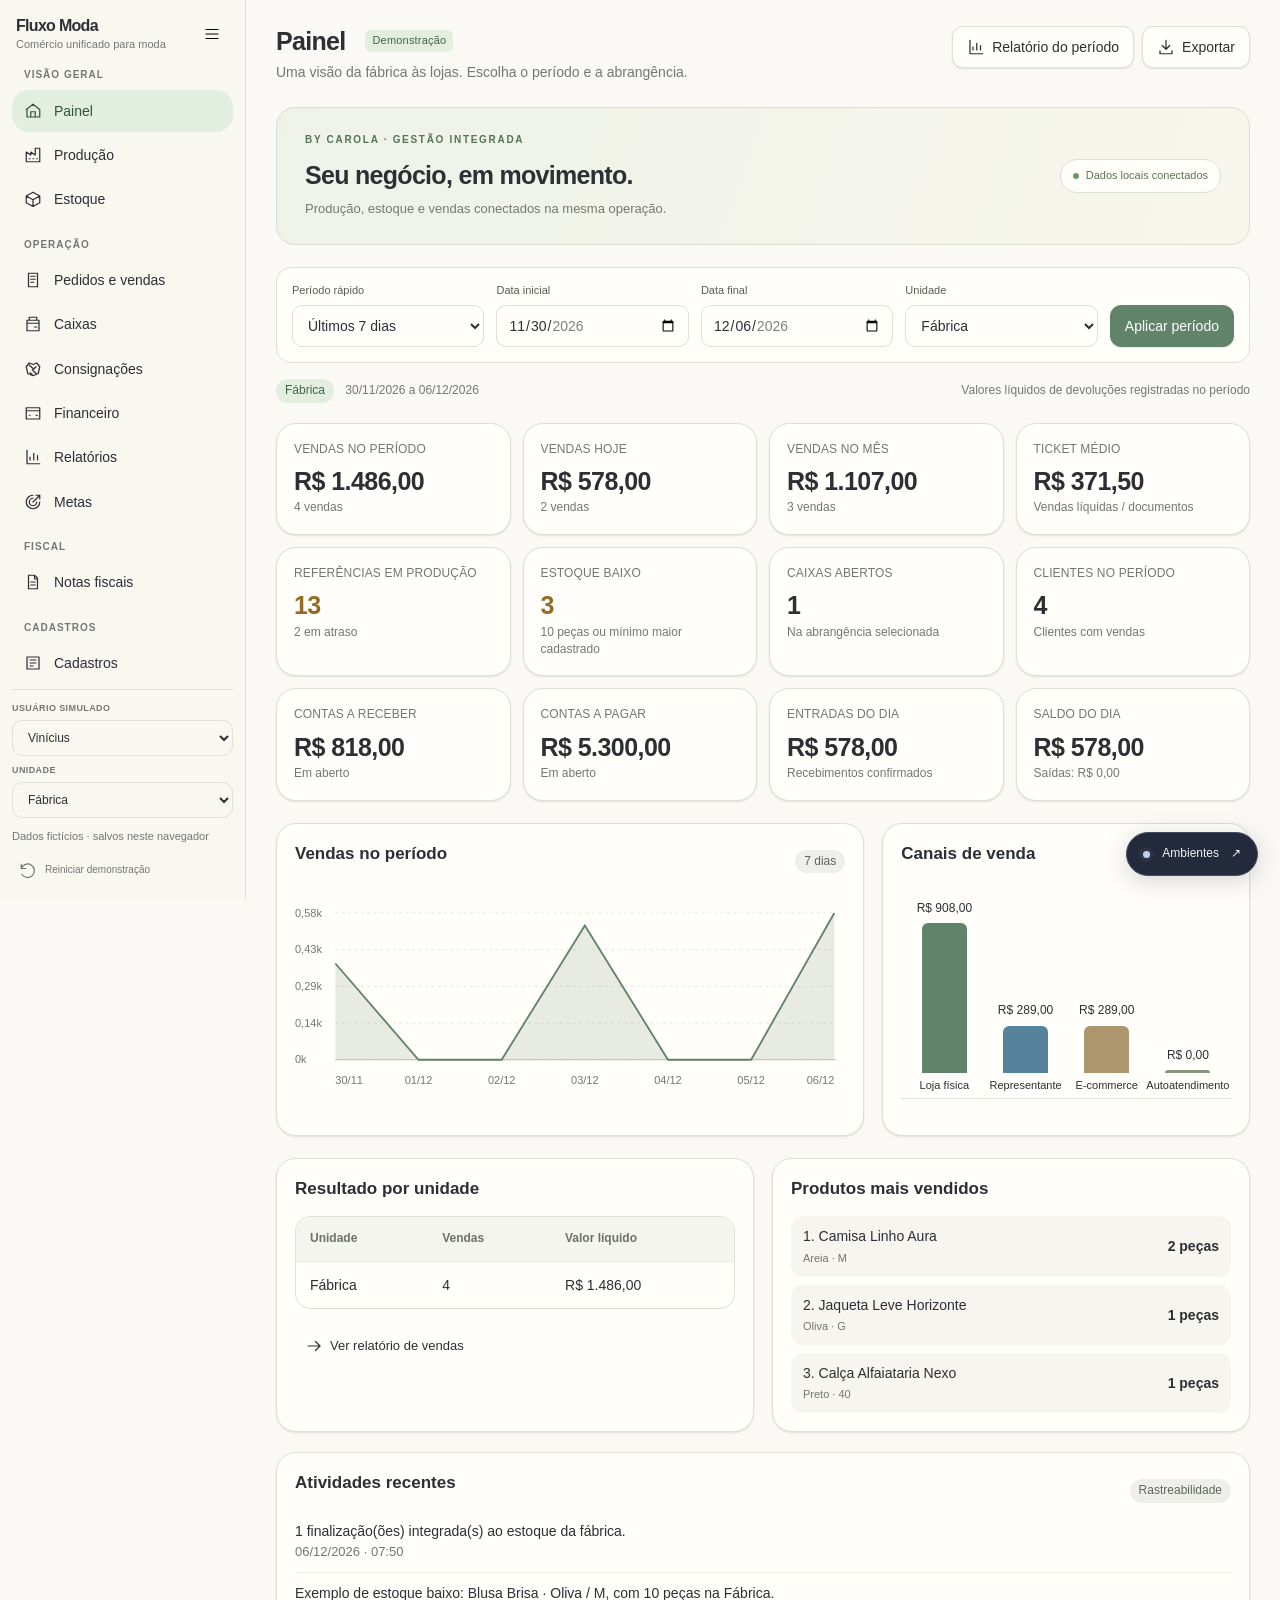
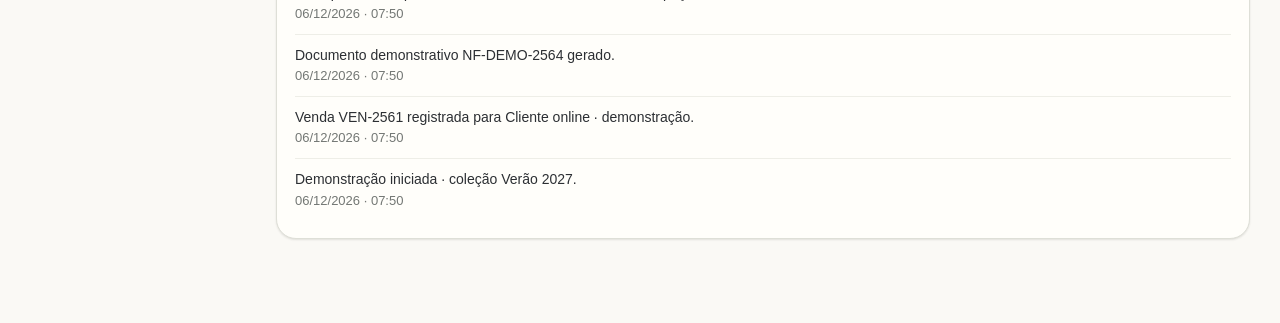
==== commit 41748a14: "v final proto" ====
--- a/index.html
+++ b/index.html
@@ -8,6 +8,7 @@
   <link rel="stylesheet" href="styles.css">
   <link rel="stylesheet" href="workspace.css">
   <link rel="stylesheet" href="commerce.css">
+  <link rel="stylesheet" href="checks.css">
 </head>
 <body>
   <a class="skip" href="#main">Pular para o conteúdo</a>
@@ -20,9 +21,16 @@
   <noscript>Ative o JavaScript para utilizar este protótipo.</noscript>
   <script src="core.js"></script>
   <script src="integration-core.js"></script>
+  <script src="stock-alerts.js"></script>
+  <script src="cash-history-core.js"></script>
+  <script src="checks-core.js"></script>
+  <script src="service-notes-core.js"></script>
   <script src="extensions.js"></script>
   <script src="workspace-ui.js"></script>
   <script src="commerce-ui.js"></script>
+  <script src="cash-history-ui.js"></script>
+  <script src="checks-ui.js"></script>
+  <script src="service-notes-ui.js"></script>
   <script src="app.js"></script>
 </body>
 </html>
--- a/workspace.css
+++ b/workspace.css
@@ -3,3 +3,8 @@
 @media(max-width:1100px){main{padding:22px 22px 80px}.production-host{margin:-22px -22px -80px}.period-controls{gap:10px}.period-controls label{min-width:130px}.workspace-intro{padding:22px}.connection-tag{display:none}.stats .stat-value{font-size:23px}}
 @media(max-width:680px){main{padding:18px 14px 78px}.production-host{margin:-18px -14px -78px;min-height:100dvh}.workspace-intro{padding:21px}.workspace-intro h2{font-size:22px}.period-caption{align-items:flex-start;flex-direction:column;gap:8px;font-size:11px}.period-controls label{min-width:calc(50% - 12px)}.period-controls button{width:100%}.stock-context{align-items:flex-start;flex-direction:column;gap:13px}.formula-block{gap:10px;padding:15px}.formula-block b{font-size:18px}.birthday-card{flex-direction:column;align-items:flex-start;gap:20px}.environment-launcher{right:14px;bottom:15px}.environment-menu{width:min(300px,calc(100vw - 28px))}.environment-trigger{padding:11px 15px}.stats .stat-value{font-size:22px}}
 @media print{.environment-launcher{display:none!important}}
+.cash-history-panel{margin-bottom:20px}.cash-history-panel h2{margin-bottom:6px}.cash-history-filters{margin-bottom:0}.cash-history-filters .form-error{flex-basis:100%;margin:0}.cash-closing-values{padding:16px;background:#f3f5ed;border-radius:12px}.cash-closing-note{font-size:13px;line-height:1.6;white-space:pre-wrap;padding:12px 14px;background:#f6f5ef;border-radius:10px}.cash-history-stats .stat-value{font-size:23px}
+.stock-low-flag{font-weight:600;border:1px solid #e0c38b;background:#fff0cb;color:#805b1f}.stock-low-flag:before{content:'!';display:inline-flex;align-items:center;justify-content:center;width:14px;height:14px;border:1px solid currentColor;border-radius:50%;font-size:10px;margin-right:5px}.product-card.stock-low-card{border-color:#d9bf8a}.stock-alert-summary{display:flex;align-items:center;justify-content:space-between;gap:15px;padding:14px 16px;background:#fff5df;border:1px solid #e6d0a2;border-radius:12px;color:#805e28;font-size:12px;margin-bottom:18px}.stock-alert-summary strong{display:block;font-size:13px;margin-bottom:4px}.stock-alert-summary .btn{border-color:#dfc994;background:#fffdf7;color:#805e28}.stock-availability-note{font-size:10px;color:var(--muted);margin-top:5px}.stock-demo-note{font-size:10px;margin-top:7px;color:#7f765f}
+@media(max-width:680px){.stock-alert-summary{align-items:flex-start;flex-direction:column}}
+.service-note-text{font-size:13px;line-height:1.6;white-space:pre-wrap;overflow-wrap:anywhere;padding:12px 14px;background:#f6f6ee;border-radius:10px}
+@media(max-width:680px){.cash-history-panel>.space{align-items:flex-start;gap:12px}.cash-history-filters>button{flex:1}.cash-history-filters label{min-width:calc(50% - 12px)}.cash-history-stats .stat-value{font-size:20px}}
--- a/checks.css
+++ b/checks.css
@@ -0,0 +1,3 @@
+.checks-status-grid{display:grid;grid-template-columns:repeat(6,minmax(0,1fr));gap:11px;margin-bottom:20px}.checks-status-card{text-align:left;cursor:pointer;font:inherit;min-width:0}.checks-status-card:hover{border-color:#9daf93}.checks-status-card.selected{background:#edf3e6;border-color:#809c74;box-shadow:0 0 0 1px #809c7440}.checks-status-card .stat-label{font-size:10px;display:block}.checks-status-card .stat-value{display:block;font-size:22px;overflow-wrap:anywhere}.checks-filter-panel{margin-bottom:20px}.checks-filters{margin:0}.checks-filters .form-error{flex-basis:100%;margin:0}.checks-filters label.search{min-width:300px}.checks-row-actions{display:flex;gap:3px;align-items:center;flex-wrap:wrap;min-width:170px}.checks-representative{font-weight:500}.checks-table table{font-size:12px}.checks-table th{font-size:10px}.checks-table td{padding:13px 11px}.checks-form-section{margin-top:22px;padding-top:18px;border-top:1px solid var(--line)}.checks-form-section h3{font-size:14px;margin-bottom:8px}.checks-context{padding:13px 15px;border:1px solid var(--line);background:#f2f4eb;border-radius:12px;display:grid;gap:5px;font-size:12px}.checks-detail-top{display:flex;align-items:center;justify-content:space-between;gap:15px;margin-bottom:24px}.checks-detail-top strong{display:block;font-size:29px;color:var(--green-dark);letter-spacing:-.7px;margin-top:5px}.checks-detail-top span.small{font-size:10px;letter-spacing:.7px}.checks-timeline{display:grid;gap:13px;border-left:2px solid #d5e0cd;padding-left:18px;margin-left:6px}.checks-event{position:relative;padding:14px 16px;border:1px solid var(--line);border-radius:12px;background:#fafaf4}.checks-event:before{content:'';position:absolute;width:8px;height:8px;border-radius:50%;background:#7f9b72;left:-24px;top:20px;border:1px solid #fff}.checks-event>.space strong{font-size:13px}.checks-event>small{display:block;font-size:10px;color:var(--muted);margin:5px 0}.checks-event>p{font-size:12px;margin-top:9px;white-space:pre-wrap;overflow-wrap:anywhere}.checks-changes{display:grid;gap:8px;margin:12px 0 0;padding-top:10px;border-top:1px solid #e4e7dc}.checks-changes dt{font-size:10px;color:var(--muted);margin-bottom:3px}.checks-changes dd{margin:0;display:flex;align-items:baseline;gap:9px;flex-wrap:wrap;font-size:11px}.checks-changes dd>span:first-child{color:#7c8277}.checks-changes strong{font-weight:600;overflow-wrap:anywhere}.checks-photo summary{cursor:pointer;font-size:12px;color:var(--green-dark)}.checks-photo-link{display:block;margin-bottom:12px}
+@media(max-width:1350px){.checks-status-grid{grid-template-columns:repeat(3,minmax(0,1fr))}.checks-status-card .stat-value{font-size:23px}}
+@media(max-width:680px){.checks-status-grid{grid-template-columns:repeat(2,minmax(0,1fr));gap:9px}.checks-status-card .stat-value{font-size:21px}.checks-filters label.search{min-width:100%}.checks-filters label{min-width:calc(50% - 12px)}.checks-filters>button{flex:1}.checks-row-actions{min-width:145px}.checks-event{padding:12px}.checks-detail-top strong{font-size:25px}}
